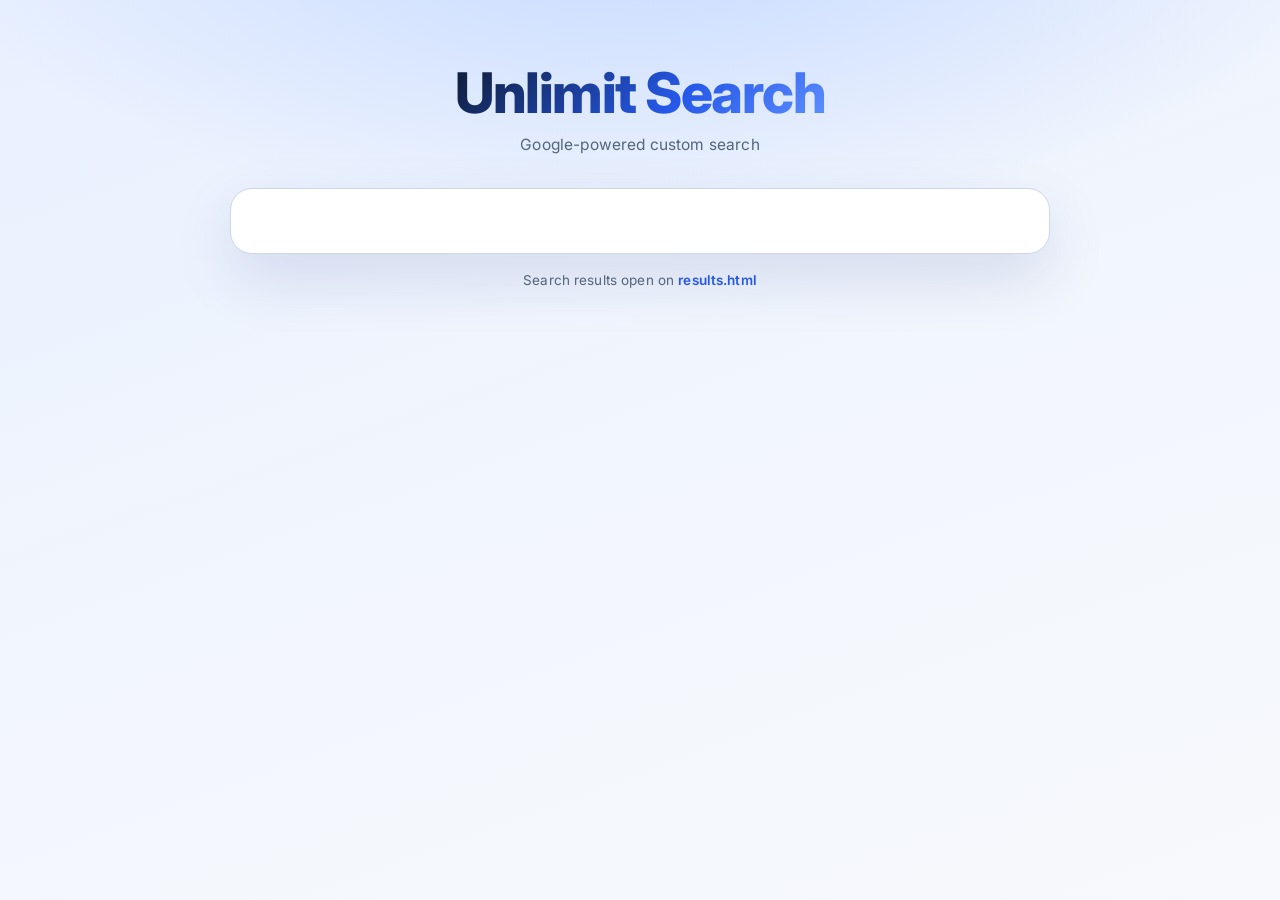
==== index.html @ 3dbb752b "Add initial HTML, CSS, and JavaScript files for Unlimit Search project" ====
<!doctype html>
<html lang="en">
<head>
  <meta charset="UTF-8" />
  <meta name="viewport" content="width=device-width, initial-scale=1.0" />
  <title>Unlimit Search</title>
  <link rel="stylesheet" href="styles.css" />
</head>
<body>
  <main class="container">
    <h1 class="brand">Unlimit Search</h1>
    <p class="tagline">Google-powered custom search</p>

    <section class="search-card" aria-label="Search">
      <script async src="https://cse.google.com/cse.js?cx=005f19c66e75044b5"></script>
      <div
        class="gcse-searchbox-only"
        data-resultsUrl="results.html"
        data-newWindow="false"
      ></div>
    </section>

    <p class="hint">
      Search results open on
      <a href="results.html">results.html</a>
    </p>
  </main>

  <script src="script.js"></script>
</body>
</html>
---- styles.css ----
/* ─── Google Font ────────────────────────────────────────────────────────── */
@import url("https://fonts.googleapis.com/css2?family=Inter:wght@400;500;600;700;800&display=swap");

/* ─── Design Tokens ─────────────────────────────────────────────────────── */
:root {
  --bg:            #f2f6fd;
  --bg-accent:     #ddeaff;
  --text:          #0f1c35;
  --muted:         #54647a;
  --card:          #ffffff;
  --card-hover:    #fafcff;
  --border:        #ccd7eb;
  --border-focus:  #6a9aee;
  --primary:       #2558e8;
  --primary-dark:  #1b44cc;
  --primary-light: #e0eaff;
  --shadow-sm:     0 2px 8px rgba(20, 50, 120, 0.06);
  --shadow-md:     0 10px 36px rgba(20, 50, 120, 0.10);
  --shadow-lg:     0 24px 60px rgba(20, 50, 120, 0.13);
  --radius-sm:     10px;
  --radius-md:     16px;
  --radius-lg:     22px;
  --transition:    0.2s cubic-bezier(0.4, 0, 0.2, 1);
}

/* ─── Reset ─────────────────────────────────────────────────────────────── */
*, *::before, *::after {
  box-sizing: border-box;
  margin: 0;
  padding: 0;
}

/* ─── Base ──────────────────────────────────────────────────────────────── */
html {
  scroll-behavior: smooth;
}

body {
  font-family: "Inter", "Segoe UI", Arial, Helvetica, sans-serif;
  color: var(--text);
  background:
    radial-gradient(ellipse 80% 50% at 50% -10%, #c5d9ff 0%, transparent 70%),
    linear-gradient(160deg, #e8f0ff 0%, var(--bg) 50%, #f7f9fc 100%);
  min-height: 100vh;
  -webkit-font-smoothing: antialiased;
}

/* ─── Layout ────────────────────────────────────────────────────────────── */
.container {
  min-height: 100vh;
  max-width: 1000px;
  margin: 0 auto;
  padding: 64px 24px 40px;
  display: flex;
  flex-direction: column;
  align-items: center;
}

/* ─── Brand ─────────────────────────────────────────────────────────────── */
.brand {
  font-size: clamp(36px, 5.5vw, 56px);
  font-weight: 800;
  line-height: 1.05;
  letter-spacing: -1.5px;
  background: linear-gradient(135deg, #0f1c35 0%, #2558e8 60%, #5e8fff 100%);
  -webkit-background-clip: text;
  -webkit-text-fill-color: transparent;
  background-clip: text;
  user-select: none;
  animation: fadeDown 0.6s var(--transition) both;
}

.brand.small {
  font-size: clamp(22px, 3vw, 30px);
  letter-spacing: -0.5px;
}

/* ─── Tagline ────────────────────────────────────────────────────────────── */
.tagline {
  margin: 12px 0 34px;
  color: var(--muted);
  font-size: 15.5px;
  font-weight: 400;
  letter-spacing: 0.01em;
  animation: fadeDown 0.7s 0.08s var(--transition) both;
}

/* ─── Search Card ────────────────────────────────────────────────────────── */
.search-card {
  width: 100%;
  max-width: 820px;
  background: var(--card);
  border: 1.5px solid var(--border);
  border-radius: var(--radius-lg);
  box-shadow: var(--shadow-lg);
  padding: 32px 36px;
  transition: box-shadow var(--transition), border-color var(--transition);
  animation: fadeUp 0.55s 0.12s var(--transition) both;
}

.search-card:focus-within {
  box-shadow: var(--shadow-lg), 0 0 0 5px rgba(37, 88, 232, 0.09);
  border-color: var(--border-focus);
}

/* ─── Hint ───────────────────────────────────────────────────────────────── */
.hint {
  margin-top: 18px;
  color: var(--muted);
  font-size: 13.5px;
  letter-spacing: 0.01em;
}

.hint a,
.back-link {
  color: var(--primary);
  text-decoration: none;
  font-weight: 600;
  transition: color var(--transition);
}

.hint a:hover,
.back-link:hover {
  color: var(--primary-dark);
  text-decoration: underline;
}

/* ─── Results Page ───────────────────────────────────────────────────────── */
.results-page {
  align-items: stretch;
}

.results-header {
  display: flex;
  align-items: center;
  justify-content: space-between;
  margin-bottom: 16px;
  padding-bottom: 14px;
  border-bottom: 1px solid var(--border);
}

/* ─── Google CSE Overrides ───────────────────────────────────────────────── */
.gsc-control-cse,
.gsc-control-cse-en {
  border: 0 !important;
  background: transparent !important;
  padding: 0 !important;
  font-family: "Inter", "Segoe UI", Arial, Helvetica, sans-serif !important;
}

/* Make the CSE table behave like a flex row */
.gsc-search-box,
.gsc-search-box-tools {
  margin: 0 !important;
  width: 100% !important;
}

table.gsc-search-box {
  width: 100% !important;
  border-collapse: separate !important;
  border-spacing: 0 !important;
}

table.gsc-search-box td {
  padding: 0 !important;
  vertical-align: middle !important;
}

table.gsc-search-box td.gsc-input {
  width: 100% !important;
  padding-right: 10px !important;
}

table.gsc-search-box td.gsc-search-button {
  white-space: nowrap !important;
  width: 1% !important;
}

/* Input wrapper */
.gsc-input-box {
  border: 2px solid var(--border) !important;
  border-radius: 50px !important;
  background: #f7f9fd !important;
  box-shadow: inset 0 2px 4px rgba(20, 50, 120, 0.04) !important;
  transition: border-color var(--transition), box-shadow var(--transition), background var(--transition) !important;
  overflow: hidden !important;
}

.gsc-input-box:focus-within {
  border-color: var(--primary) !important;
  box-shadow:
    inset 0 2px 4px rgba(20, 50, 120, 0.04),
    0 0 0 4px rgba(37, 88, 232, 0.10) !important;
  background: #ffffff !important;
}

/* Actual text input */
input.gsc-input {
  height: 54px !important;
  border: 0 !important;
  background: transparent !important;
  padding: 0 20px 0 20px !important;
  font-size: 16px !important;
  font-family: "Inter", "Segoe UI", Arial, Helvetica, sans-serif !important;
  font-weight: 400 !important;
  color: var(--text) !important;
  box-shadow: none !important;
  letter-spacing: 0.01em !important;
}

input.gsc-input::placeholder {
  color: #b0bcc9 !important;
  font-weight: 400 !important;
}

/* Search button */
.gsc-search-button-v2,
button.gsc-search-button,
input.gsc-search-button {
  display: inline-flex !important;
  align-items: center !important;
  justify-content: center !important;
  gap: 7px !important;
  height: 54px !important;
  min-width: 120px !important;
  padding: 0 28px !important;
  border: 0 !important;
  border-radius: 50px !important;
  background: linear-gradient(135deg, #4178f5 0%, var(--primary) 45%, #1b3fba 100%) !important;
  color: #fff !important;
  font-size: 15px !important;
  font-weight: 600 !important;
  font-family: "Inter", "Segoe UI", Arial, Helvetica, sans-serif !important;
  letter-spacing: 0.02em !important;
  box-shadow:
    0 4px 14px rgba(37, 88, 232, 0.38),
    0 1px 3px rgba(37, 88, 232, 0.25) !important;
  cursor: pointer !important;
  transition:
    background var(--transition),
    box-shadow var(--transition),
    transform var(--transition) !important;
  white-space: nowrap !important;
}

.gsc-search-button-v2:hover,
button.gsc-search-button:hover,
input.gsc-search-button:hover {
  background: linear-gradient(135deg, #3568f0 0%, #1f4ee0 100%) !important;
  box-shadow:
    0 8px 24px rgba(37, 88, 232, 0.46),
    0 2px 6px rgba(37, 88, 232, 0.28) !important;
  transform: translateY(-2px) !important;
}

.gsc-search-button-v2:active,
button.gsc-search-button:active,
input.gsc-search-button:active {
  transform: translateY(0) !important;
  box-shadow: 0 3px 10px rgba(37, 88, 232, 0.32) !important;
}

/* Results list */
.gsc-results-wrapper-overlay,
.gsc-results-wrapper-nooverlay {
  border: 0 !important;
  box-shadow: none !important;
}

.gsc-webResult.gsc-result {
  border: 1.5px solid #dde7f7 !important;
  border-radius: var(--radius-md) !important;
  padding: 18px 20px !important;
  margin: 0 0 14px !important;
  background: var(--card) !important;
  box-shadow: var(--shadow-sm) !important;
  transition: border-color var(--transition), box-shadow var(--transition), transform var(--transition) !important;
}

.gsc-webResult.gsc-result:hover {
  border-color: #b0c6f5 !important;
  box-shadow: var(--shadow-md) !important;
  transform: translateY(-2px) !important;
  background: var(--card-hover) !important;
}

a.gs-title,
a.gs-title b {
  color: #1744c7 !important;
  font-size: 17px !important;
  font-weight: 600 !important;
  text-decoration: none !important;
}

a.gs-title:hover {
  text-decoration: underline !important;
}

.gsc-url-top,
.gs-visibleUrl {
  color: #1a7f41 !important;
  font-size: 12.5px !important;
  font-weight: 500 !important;
  margin: 4px 0 6px !important;
}

.gs-snippet {
  color: var(--muted) !important;
  font-size: 14px !important;
  line-height: 1.6 !important;
}

/* Pagination */
.gsc-results .gsc-cursor-box {
  margin-top: 18px !important;
  text-align: center !important;
}

.gsc-results .gsc-cursor-box .gsc-cursor-page {
  display: inline-block !important;
  border-radius: var(--radius-sm) !important;
  border: 1.5px solid var(--border) !important;
  background: var(--card) !important;
  color: var(--primary) !important;
  font-weight: 600 !important;
  padding: 7px 13px !important;
  margin: 0 4px !important;
  cursor: pointer !important;
  transition: all var(--transition) !important;
  font-size: 14px !important;
}

.gsc-results .gsc-cursor-box .gsc-cursor-page:hover {
  background: var(--primary-light) !important;
  border-color: var(--primary) !important;
}

.gsc-results .gsc-cursor-box .gsc-cursor-current-page {
  background: var(--primary) !important;
  border-color: var(--primary) !important;
  color: #fff !important;
}

/* ─── Animations ─────────────────────────────────────────────────────────── */
@keyframes fadeDown {
  from { opacity: 0; transform: translateY(-14px); }
  to   { opacity: 1; transform: translateY(0); }
}

@keyframes fadeUp {
  from { opacity: 0; transform: translateY(18px); }
  to   { opacity: 1; transform: translateY(0); }
}

/* ─── Responsive ─────────────────────────────────────────────────────────── */
@media (max-width: 640px) {
  .container {
    padding: 32px 14px 28px;
  }

  .search-card {
    border-radius: var(--radius-md);
    padding: 20px 18px;
  }

  /* Stack input on top, button full-width on mobile */
  table.gsc-search-box,
  table.gsc-search-box tbody,
  table.gsc-search-box tr {
    display: flex !important;
    flex-direction: column !important;
    width: 100% !important;
  }

  table.gsc-search-box td.gsc-input {
    width: 100% !important;
    padding-right: 0 !important;
    margin-bottom: 12px !important;
  }

  table.gsc-search-box td.gsc-search-button {
    width: 100% !important;
  }

  .gsc-search-button-v2,
  button.gsc-search-button,
  input.gsc-search-button {
    width: 100% !important;
    min-width: unset !important;
    height: 50px !important;
    font-size: 15px !important;
    border-radius: 50px !important;
  }

  input.gsc-input {
    height: 50px !important;
    font-size: 15px !important;
  }

  .results-header {
    flex-direction: column;
    align-items: flex-start;
    gap: 10px;
  }
}
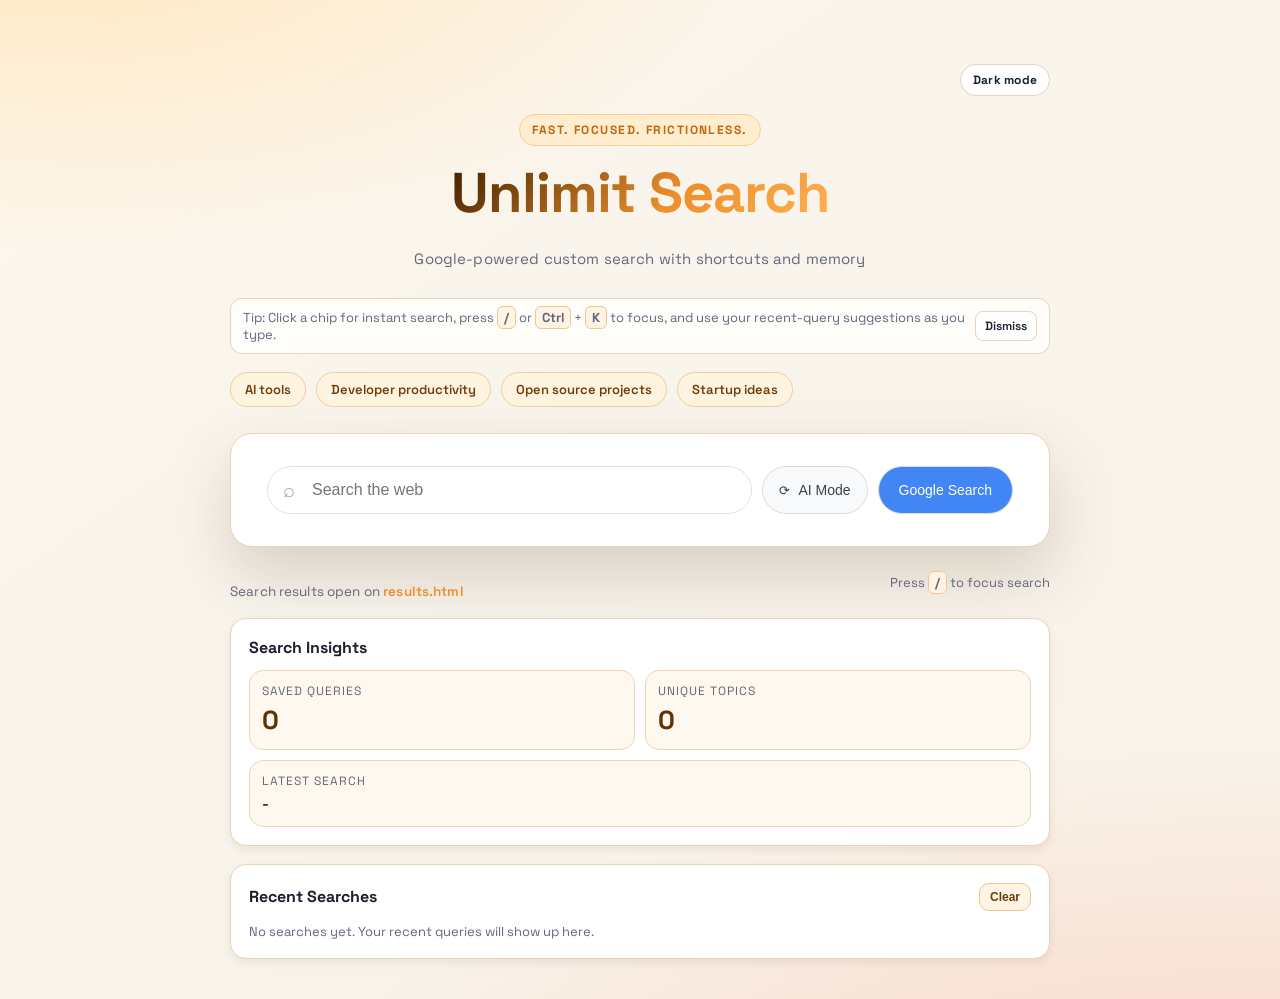
==== commit 32d8cc7a: "feat: implement AI search functionality and enhance UI/UX - Added AI search endpoint in `ai.py` usin" ====
--- a/index.html
+++ b/index.html
@@ -7,23 +7,74 @@
   <link rel="stylesheet" href="styles.css" />
 </head>
 <body>
-  <main class="container">
+  <main class="container home-page">
+    <div class="utility-row">
+      <button id="theme-toggle" class="theme-toggle" type="button" aria-label="Toggle dark mode">
+        Toggle theme
+      </button>
+    </div>
+
+    <p class="eyebrow">Fast. Focused. Frictionless.</p>
     <h1 class="brand">Unlimit Search</h1>
-    <p class="tagline">Google-powered custom search</p>
+    <p class="tagline">Google-powered custom search with shortcuts and memory</p>
+
+    <section id="onboarding-tip" class="onboarding-tip" aria-label="Onboarding">
+      <p>
+        Tip: Click a chip for instant search, press <kbd>/</kbd> or <kbd>Ctrl</kbd> + <kbd>K</kbd> to focus, and use your recent-query suggestions as you type.
+      </p>
+      <button id="dismiss-onboarding" class="dismiss-tip" type="button" aria-label="Dismiss tips">Dismiss</button>
+    </section>
+
+    <section class="quick-actions" aria-label="Quick Searches">
+      <button class="chip" type="button" data-query="AI tools">AI tools</button>
+      <button class="chip" type="button" data-query="Developer productivity">Developer productivity</button>
+      <button class="chip" type="button" data-query="Open source projects">Open source projects</button>
+      <button class="chip" type="button" data-query="Startup ideas">Startup ideas</button>
+    </section>
 
     <section class="search-card" aria-label="Search">
-      <script async src="https://cse.google.com/cse.js?cx=005f19c66e75044b5"></script>
-      <div
-        class="gcse-searchbox-only"
-        data-resultsUrl="results.html"
-        data-newWindow="false"
-      ></div>
+      <form id="home-search-form" class="home-search-form" role="search" aria-label="Website search">
+        <label class="sr-only" for="home-query">Search query</label>
+        <div class="home-input-wrap">
+          <span class="search-icon" aria-hidden="true">⌕</span>
+          <input
+            id="home-query"
+            class="home-search-input"
+            type="search"
+            name="q"
+            placeholder="Search the web"
+            autocomplete="off"
+            spellcheck="false"
+          />
+        </div>
+        <button id="ai-mode-toggle" class="ai-mode-btn" type="button" aria-pressed="false">AI Mode</button>
+        <button class="home-search-btn" type="submit">Google Search</button>
+      </form>
+      <p id="home-ai-state" class="ai-state-text hidden">AI Mode is on. Search will open with an AI answer panel.</p>
     </section>
 
-    <p class="hint">
-      Search results open on
-      <a href="results.html">results.html</a>
-    </p>
+    <div class="meta-row">
+      <p class="hint">
+        Search results open on
+        <a href="results.html">results.html</a>
+      </p>
+      <p class="shortcut-tip">Press <kbd>/</kbd> to focus search</p>
+    </div>
+
+    <section class="panel" aria-label="Search Insights">
+      <div class="panel-header">
+        <h2>Search Insights</h2>
+      </div>
+      <div id="search-stats" class="stats-grid" aria-live="polite"></div>
+    </section>
+
+    <section class="panel" aria-label="Recent Searches">
+      <div class="panel-header">
+        <h2>Recent Searches</h2>
+        <button id="clear-history" class="clear-btn" type="button">Clear</button>
+      </div>
+      <div id="recent-searches" class="recent-list" aria-live="polite"></div>
+    </section>
   </main>
 
   <script src="script.js"></script>
--- a/styles.css
+++ b/styles.css
@@ -1,26 +1,43 @@
 /* ─── Google Font ────────────────────────────────────────────────────────── */
-@import url("https://fonts.googleapis.com/css2?family=Inter:wght@400;500;600;700;800&display=swap");
+@import url("https://fonts.googleapis.com/css2?family=Space+Grotesk:wght@400;500;600;700&display=swap");
 
 /* ─── Design Tokens ─────────────────────────────────────────────────────── */
 :root {
-  --bg:            #f2f6fd;
-  --bg-accent:     #ddeaff;
-  --text:          #0f1c35;
-  --muted:         #54647a;
+  --bg:            #f8f4ec;
+  --bg-accent:     #feeac5;
+  --text:          #1d1f2e;
+  --muted:         #62667d;
   --card:          #ffffff;
-  --card-hover:    #fafcff;
-  --border:        #ccd7eb;
-  --border-focus:  #6a9aee;
-  --primary:       #2558e8;
-  --primary-dark:  #1b44cc;
-  --primary-light: #e0eaff;
-  --shadow-sm:     0 2px 8px rgba(20, 50, 120, 0.06);
-  --shadow-md:     0 10px 36px rgba(20, 50, 120, 0.10);
-  --shadow-lg:     0 24px 60px rgba(20, 50, 120, 0.13);
+  --card-hover:    #fff8ef;
+  --border:        #e8d4b8;
+  --border-focus:  #ec8e2b;
+  --primary:       #ec8e2b;
+  --primary-dark:  #bf6610;
+  --primary-light: #ffedcf;
+  --shadow-sm:     0 4px 10px rgba(70, 45, 18, 0.08);
+  --shadow-md:     0 16px 40px rgba(70, 45, 18, 0.14);
+  --shadow-lg:     0 28px 64px rgba(70, 45, 18, 0.18);
   --radius-sm:     10px;
   --radius-md:     16px;
   --radius-lg:     22px;
   --transition:    0.2s cubic-bezier(0.4, 0, 0.2, 1);
+}
+
+:root[data-theme="dark"] {
+  --bg:            #121218;
+  --bg-accent:     #21212c;
+  --text:          #efe8dc;
+  --muted:         #b7af9f;
+  --card:          #1a1a22;
+  --card-hover:    #232330;
+  --border:        #3a3342;
+  --border-focus:  #ffb057;
+  --primary:       #f6a13f;
+  --primary-dark:  #ffcb8b;
+  --primary-light: #2e2418;
+  --shadow-sm:     0 4px 12px rgba(0, 0, 0, 0.35);
+  --shadow-md:     0 16px 40px rgba(0, 0, 0, 0.42);
+  --shadow-lg:     0 24px 60px rgba(0, 0, 0, 0.5);
 }
 
 /* ─── Reset ─────────────────────────────────────────────────────────────── */
@@ -36,11 +53,12 @@
 }
 
 body {
-  font-family: "Inter", "Segoe UI", Arial, Helvetica, sans-serif;
+  font-family: "Space Grotesk", "Segoe UI", Arial, Helvetica, sans-serif;
   color: var(--text);
   background:
-    radial-gradient(ellipse 80% 50% at 50% -10%, #c5d9ff 0%, transparent 70%),
-    linear-gradient(160deg, #e8f0ff 0%, var(--bg) 50%, #f7f9fc 100%);
+    radial-gradient(ellipse 80% 50% at 5% -10%, #ffe6bd 0%, transparent 70%),
+    radial-gradient(ellipse 100% 60% at 95% 120%, #f9d3c4 0%, transparent 75%),
+    linear-gradient(145deg, #fff7eb 0%, var(--bg) 45%, #f9f2e8 100%);
   min-height: 100vh;
   -webkit-font-smoothing: antialiased;
 }
@@ -54,15 +72,58 @@
   display: flex;
   flex-direction: column;
   align-items: center;
+  gap: 18px;
+}
+
+.utility-row {
+  width: min(820px, 100%);
+  display: flex;
+  justify-content: flex-end;
+}
+
+.theme-toggle {
+  border: 1px solid var(--border);
+  background: var(--card);
+  color: var(--text);
+  border-radius: 999px;
+  padding: 7px 12px;
+  font-family: inherit;
+  font-size: 12px;
+  font-weight: 700;
+  letter-spacing: 0.02em;
+  cursor: pointer;
+  transition: all var(--transition);
+}
+
+.theme-toggle:hover {
+  border-color: var(--primary);
+  color: var(--primary);
+}
+
+.home-page {
+  justify-content: center;
+}
+
+.eyebrow {
+  font-size: 12px;
+  letter-spacing: 0.12em;
+  text-transform: uppercase;
+  color: var(--primary-dark);
+  font-weight: 700;
+  background: var(--primary-light);
+  border: 1px solid #f5d09a;
+  border-radius: 999px;
+  padding: 7px 12px;
+  animation: fadeDown 0.45s var(--transition) both;
 }
 
 /* ─── Brand ─────────────────────────────────────────────────────────────── */
 .brand {
   font-size: clamp(36px, 5.5vw, 56px);
-  font-weight: 800;
+  font-weight: 700;
   line-height: 1.05;
-  letter-spacing: -1.5px;
-  background: linear-gradient(135deg, #0f1c35 0%, #2558e8 60%, #5e8fff 100%);
+  letter-spacing: -1px;
+  background: linear-gradient(135deg, #3f2000 0%, #ec8e2b 58%, #ffb154 100%);
   -webkit-background-clip: text;
   -webkit-text-fill-color: transparent;
   background-clip: text;
@@ -77,12 +138,81 @@
 
 /* ─── Tagline ────────────────────────────────────────────────────────────── */
 .tagline {
-  margin: 12px 0 34px;
+  margin: 8px 0 12px;
   color: var(--muted);
-  font-size: 15.5px;
+  font-size: 15px;
   font-weight: 400;
   letter-spacing: 0.01em;
   animation: fadeDown 0.7s 0.08s var(--transition) both;
+}
+
+.onboarding-tip {
+  width: min(820px, 100%);
+  display: flex;
+  align-items: center;
+  justify-content: space-between;
+  gap: 10px;
+  border: 1px solid var(--border);
+  border-radius: 12px;
+  background: color-mix(in srgb, var(--card) 88%, var(--primary-light));
+  padding: 10px 12px;
+  color: var(--muted);
+  font-size: 13px;
+}
+
+.dismiss-tip {
+  border: 1px solid var(--border);
+  background: var(--card);
+  color: var(--text);
+  border-radius: 8px;
+  padding: 6px 9px;
+  font-family: inherit;
+  font-size: 12px;
+  font-weight: 600;
+  cursor: pointer;
+}
+
+.dismiss-tip:hover {
+  border-color: var(--primary);
+  color: var(--primary);
+}
+
+.quick-actions {
+  width: min(820px, 100%);
+  display: flex;
+  gap: 10px;
+  flex-wrap: wrap;
+  margin-bottom: 8px;
+}
+
+.chip {
+  appearance: none;
+  border: 1px solid #efcd9f;
+  background: #fff4e0;
+  color: #6f3d08;
+  border-radius: 999px;
+  padding: 8px 14px;
+  font-family: inherit;
+  font-size: 13px;
+  font-weight: 600;
+  cursor: pointer;
+  transition: transform var(--transition), box-shadow var(--transition), background var(--transition);
+}
+
+.chip:hover {
+  transform: translateY(-1px);
+  background: #ffe8c8;
+  box-shadow: 0 8px 14px rgba(141, 86, 23, 0.15);
+}
+
+:root[data-theme="dark"] .chip {
+  border-color: #4f455a;
+  background: #292532;
+  color: #ffd4a3;
+}
+
+:root[data-theme="dark"] .chip:hover {
+  background: #322d3d;
 }
 
 /* ─── Search Card ────────────────────────────────────────────────────────── */
@@ -98,8 +228,176 @@
   animation: fadeUp 0.55s 0.12s var(--transition) both;
 }
 
+.home-search-form {
+  display: grid;
+  grid-template-columns: 1fr auto auto;
+  align-items: center;
+  gap: 10px;
+}
+
+.home-input-wrap {
+  position: relative;
+}
+
+.search-icon {
+  position: absolute;
+  left: 16px;
+  top: 50%;
+  transform: translateY(-50%);
+  color: #9aa0a6;
+  font-size: 20px;
+  pointer-events: none;
+}
+
+.home-search-input {
+  width: 100%;
+  height: 48px;
+  border: 1px solid #dfe1e5;
+  border-radius: 24px;
+  background: #ffffff;
+  color: #202124;
+  font-family: Arial, sans-serif;
+  font-size: 16px;
+  padding: 0 16px 0 44px;
+  outline: 0;
+}
+
+.home-search-input:focus {
+  box-shadow: 0 1px 6px rgba(32, 33, 36, 0.28);
+  border-color: #dfe1e5;
+}
+
+.home-search-btn {
+  height: 48px;
+  border: 1px solid #dadce0;
+  border-radius: 24px;
+  background: #4285f4;
+  color: #fff;
+  font-family: Arial, sans-serif;
+  font-size: 14px;
+  font-weight: 500;
+  padding: 0 20px;
+  cursor: pointer;
+  white-space: nowrap;
+}
+
+.ai-mode-btn {
+  height: 48px;
+  border: 1px solid #dadce0;
+  border-radius: 24px;
+  background: #f8f9fa;
+  color: #3c4043;
+  font-family: Arial, sans-serif;
+  font-size: 14px;
+  font-weight: 500;
+  padding: 0 16px;
+  cursor: pointer;
+  white-space: nowrap;
+}
+
+.ai-mode-btn::before {
+  content: "⟳";
+  margin-right: 8px;
+  font-size: 13px;
+}
+
+.ai-mode-btn:hover {
+  border-color: #c6c8cc;
+  background: #f1f3f4;
+}
+
+.ai-mode-btn.active {
+  border-color: #8ab4f8;
+  background: #e8f0fe;
+  color: #174ea6;
+}
+
+.ai-state-text {
+  margin-top: 10px;
+  font-size: 13px;
+  color: var(--muted);
+}
+
+.home-search-btn:hover {
+  background: #357ae8;
+  border-color: #2f5bb7;
+}
+
+.home-search-btn:active {
+  background: #2f6fda;
+  box-shadow: inset 0 1px 2px rgba(0, 0, 0, 0.16);
+}
+
+.sr-only {
+  position: absolute;
+  width: 1px;
+  height: 1px;
+  padding: 0;
+  margin: -1px;
+  overflow: hidden;
+  clip: rect(0, 0, 0, 0);
+  border: 0;
+}
+
+:root[data-theme="dark"] .home-search-input {
+  background: #202124;
+  color: #e8eaed;
+  border-color: #5f6368;
+}
+
+:root[data-theme="dark"] .home-search-input:focus {
+  box-shadow: 0 1px 6px rgba(0, 0, 0, 0.6);
+  border-color: #5f6368;
+}
+
+:root[data-theme="dark"] .search-icon {
+  color: #bdc1c6;
+}
+
+:root[data-theme="dark"] .home-search-btn {
+  border-color: #5f6368;
+}
+
+:root[data-theme="dark"] .ai-mode-btn {
+  border-color: #5f6368;
+  background: #303134;
+  color: #e8eaed;
+}
+
+:root[data-theme="dark"] .ai-mode-btn:hover {
+  background: #3c4043;
+}
+
+:root[data-theme="dark"] .ai-mode-btn.active {
+  border-color: #8ab4f8;
+  background: #263445;
+  color: #8ab4f8;
+}
+
+.meta-row {
+  width: min(820px, 100%);
+  display: flex;
+  align-items: center;
+  justify-content: space-between;
+  gap: 8px;
+}
+
+.shortcut-tip {
+  font-size: 13px;
+  color: var(--muted);
+}
+
+kbd {
+  border: 1px solid #ebc893;
+  background: #fff4e3;
+  border-radius: 6px;
+  padding: 2px 6px;
+  font-family: inherit;
+  font-weight: 700;
+}
+
 .search-card:focus-within {
-  box-shadow: var(--shadow-lg), 0 0 0 5px rgba(37, 88, 232, 0.09);
+  box-shadow: var(--shadow-lg), 0 0 0 5px color-mix(in srgb, var(--primary) 22%, transparent);
   border-color: var(--border-focus);
 }
 
@@ -128,6 +426,206 @@
 /* ─── Results Page ───────────────────────────────────────────────────────── */
 .results-page {
   align-items: stretch;
+}
+
+.results-context {
+  margin-top: 8px;
+}
+
+.context-label {
+  font-size: 12px;
+  text-transform: uppercase;
+  letter-spacing: 0.09em;
+  color: var(--muted);
+}
+
+.results-query {
+  margin-top: 6px;
+  font-size: clamp(22px, 3vw, 28px);
+  letter-spacing: -0.02em;
+  color: #6d3907;
+}
+
+.panel {
+  width: 100%;
+  max-width: 820px;
+  background: var(--card);
+  border: 1.5px solid var(--border);
+  border-radius: var(--radius-md);
+  box-shadow: var(--shadow-sm);
+  padding: 18px;
+}
+
+.panel-header {
+  display: flex;
+  justify-content: space-between;
+  align-items: center;
+  margin-bottom: 12px;
+}
+
+.panel-header h2 {
+  font-size: 16px;
+  font-weight: 700;
+}
+
+.clear-btn {
+  border: 1px solid #f0c58b;
+  background: #fff4e3;
+  color: #6f3d08;
+  border-radius: 10px;
+  padding: 6px 10px;
+  font-size: 12px;
+  font-weight: 700;
+  cursor: pointer;
+}
+
+.clear-btn:hover {
+  background: #ffe7c8;
+}
+
+.recent-list {
+  display: flex;
+  flex-wrap: wrap;
+  gap: 10px;
+}
+
+.recent-item {
+  text-decoration: none;
+  border: 1px solid #eed5b3;
+  border-radius: 999px;
+  padding: 8px 13px;
+  font-size: 13px;
+  color: #633405;
+  background: #fffaf2;
+  transition: all var(--transition);
+}
+
+.recent-item:hover {
+  border-color: #e4b97d;
+  background: #fff0dc;
+}
+
+.search-suggestions {
+  position: absolute;
+  z-index: 40;
+  border: 1px solid #dadce0;
+  border-radius: 16px;
+  background: #ffffff;
+  box-shadow: 0 8px 24px rgba(32, 33, 36, 0.18);
+  padding: 8px;
+}
+
+.suggestion-item {
+  width: 100%;
+  text-align: left;
+  border: 0;
+  background: transparent;
+  color: var(--text);
+  border-radius: 8px;
+  font-family: inherit;
+  font-size: 13px;
+  padding: 9px 10px;
+  cursor: pointer;
+}
+
+.suggestion-item:hover {
+  background: #f1f3f4;
+}
+
+:root[data-theme="dark"] .search-suggestions {
+  border-color: #5f6368;
+  background: #202124;
+  box-shadow: 0 10px 24px rgba(0, 0, 0, 0.5);
+}
+
+:root[data-theme="dark"] .suggestion-item {
+  color: #e8eaed;
+}
+
+:root[data-theme="dark"] .suggestion-item:hover {
+  background: #2a2b2f;
+}
+
+.hidden {
+  display: none !important;
+}
+
+.empty-state {
+  font-size: 13px;
+  color: var(--muted);
+}
+
+.stats-grid {
+  display: grid;
+  grid-template-columns: repeat(2, minmax(0, 1fr));
+  gap: 10px;
+}
+
+.stat-card {
+  border: 1px solid #edd7b8;
+  border-radius: 14px;
+  padding: 12px;
+  background: #fff8ef;
+}
+
+.stat-card-wide {
+  grid-column: 1 / -1;
+}
+
+.stat-label {
+  font-size: 12px;
+  text-transform: uppercase;
+  letter-spacing: 0.08em;
+  color: var(--muted);
+}
+
+.stat-value {
+  margin-top: 4px;
+  font-size: 26px;
+  font-weight: 700;
+  color: #5f3104;
+}
+
+.stat-text {
+  font-size: 16px;
+}
+
+.ai-answer-content {
+  margin-top: 8px;
+  font-size: 16px;
+  line-height: 1.75;
+  color: var(--text);
+  white-space: pre-wrap;
+}
+
+.ai-answer-content p {
+  margin: 0 0 12px;
+}
+
+.ai-answer-content ul {
+  margin: 0 0 12px;
+  padding-left: 22px;
+}
+
+.ai-answer-content li {
+  margin: 0 0 8px;
+}
+
+.ai-answer-content strong {
+  color: var(--primary-dark);
+  font-weight: 700;
+}
+
+.ai-answer-content code {
+  border: 1px solid var(--border);
+  border-radius: 6px;
+  padding: 1px 6px;
+  background: color-mix(in srgb, var(--card) 85%, var(--primary-light));
+  font-size: 0.92em;
+}
+
+:root[data-theme="dark"] .ai-answer-content strong {
+  color: #ffd2a1;
 }
 
 .results-header {
@@ -145,7 +643,7 @@
   border: 0 !important;
   background: transparent !important;
   padding: 0 !important;
-  font-family: "Inter", "Segoe UI", Arial, Helvetica, sans-serif !important;
+  font-family: "Space Grotesk", "Segoe UI", Arial, Helvetica, sans-serif !important;
 }
 
 /* Make the CSE table behave like a flex row */
@@ -178,34 +676,32 @@
 
 /* Input wrapper */
 .gsc-input-box {
-  border: 2px solid var(--border) !important;
+  border: 1px solid #dfe1e5 !important;
   border-radius: 50px !important;
-  background: #f7f9fd !important;
-  box-shadow: inset 0 2px 4px rgba(20, 50, 120, 0.04) !important;
+  background: #ffffff !important;
+  box-shadow: none !important;
   transition: border-color var(--transition), box-shadow var(--transition), background var(--transition) !important;
   overflow: hidden !important;
 }
 
 .gsc-input-box:focus-within {
-  border-color: var(--primary) !important;
-  box-shadow:
-    inset 0 2px 4px rgba(20, 50, 120, 0.04),
-    0 0 0 4px rgba(37, 88, 232, 0.10) !important;
+  border-color: #dfe1e5 !important;
+  box-shadow: 0 1px 6px rgba(32, 33, 36, 0.28) !important;
   background: #ffffff !important;
 }
 
 /* Actual text input */
 input.gsc-input {
-  height: 54px !important;
+  height: 46px !important;
   border: 0 !important;
   background: transparent !important;
-  padding: 0 20px 0 20px !important;
+  padding: 0 18px 0 18px !important;
   font-size: 16px !important;
-  font-family: "Inter", "Segoe UI", Arial, Helvetica, sans-serif !important;
+  font-family: Arial, sans-serif !important;
   font-weight: 400 !important;
-  color: var(--text) !important;
+  color: #202124 !important;
   box-shadow: none !important;
-  letter-spacing: 0.01em !important;
+  letter-spacing: 0 !important;
 }
 
 input.gsc-input::placeholder {
@@ -221,20 +717,18 @@
   align-items: center !important;
   justify-content: center !important;
   gap: 7px !important;
-  height: 54px !important;
-  min-width: 120px !important;
-  padding: 0 28px !important;
-  border: 0 !important;
-  border-radius: 50px !important;
-  background: linear-gradient(135deg, #4178f5 0%, var(--primary) 45%, #1b3fba 100%) !important;
+  height: 46px !important;
+  min-width: 96px !important;
+  padding: 0 20px !important;
+  border: 1px solid #dadce0 !important;
+  border-radius: 24px !important;
+  background: #4285f4 !important;
   color: #fff !important;
-  font-size: 15px !important;
-  font-weight: 600 !important;
-  font-family: "Inter", "Segoe UI", Arial, Helvetica, sans-serif !important;
-  letter-spacing: 0.02em !important;
-  box-shadow:
-    0 4px 14px rgba(37, 88, 232, 0.38),
-    0 1px 3px rgba(37, 88, 232, 0.25) !important;
+  font-size: 14px !important;
+  font-weight: 500 !important;
+  font-family: Arial, sans-serif !important;
+  letter-spacing: 0 !important;
+  box-shadow: none !important;
   cursor: pointer !important;
   transition:
     background var(--transition),
@@ -246,18 +740,37 @@
 .gsc-search-button-v2:hover,
 button.gsc-search-button:hover,
 input.gsc-search-button:hover {
-  background: linear-gradient(135deg, #3568f0 0%, #1f4ee0 100%) !important;
-  box-shadow:
-    0 8px 24px rgba(37, 88, 232, 0.46),
-    0 2px 6px rgba(37, 88, 232, 0.28) !important;
-  transform: translateY(-2px) !important;
+  background: #357ae8 !important;
+  border-color: #2f5bb7 !important;
+  box-shadow: none !important;
+  transform: none !important;
 }
 
 .gsc-search-button-v2:active,
 button.gsc-search-button:active,
 input.gsc-search-button:active {
-  transform: translateY(0) !important;
-  box-shadow: 0 3px 10px rgba(37, 88, 232, 0.32) !important;
+  background: #2f6fda !important;
+  box-shadow: inset 0 1px 2px rgba(0, 0, 0, 0.16) !important;
+}
+
+:root[data-theme="dark"] .gsc-input-box {
+  border-color: #5f6368 !important;
+  background: #202124 !important;
+}
+
+:root[data-theme="dark"] .gsc-input-box:focus-within {
+  border-color: #5f6368 !important;
+  box-shadow: 0 1px 6px rgba(0, 0, 0, 0.6) !important;
+}
+
+:root[data-theme="dark"] input.gsc-input {
+  color: #e8eaed !important;
+}
+
+:root[data-theme="dark"] .gsc-search-button-v2,
+:root[data-theme="dark"] button.gsc-search-button,
+:root[data-theme="dark"] input.gsc-search-button {
+  border-color: #5f6368 !important;
 }
 
 /* Results list */
@@ -268,7 +781,7 @@
 }
 
 .gsc-webResult.gsc-result {
-  border: 1.5px solid #dde7f7 !important;
+  border: 1.5px solid var(--border) !important;
   border-radius: var(--radius-md) !important;
   padding: 18px 20px !important;
   margin: 0 0 14px !important;
@@ -278,7 +791,7 @@
 }
 
 .gsc-webResult.gsc-result:hover {
-  border-color: #b0c6f5 !important;
+  border-color: var(--primary) !important;
   box-shadow: var(--shadow-md) !important;
   transform: translateY(-2px) !important;
   background: var(--card-hover) !important;
@@ -286,7 +799,7 @@
 
 a.gs-title,
 a.gs-title b {
-  color: #1744c7 !important;
+  color: #a85200 !important;
   font-size: 17px !important;
   font-weight: 600 !important;
   text-decoration: none !important;
@@ -298,10 +811,20 @@
 
 .gsc-url-top,
 .gs-visibleUrl {
-  color: #1a7f41 !important;
+  color: #9b6206 !important;
   font-size: 12.5px !important;
   font-weight: 500 !important;
   margin: 4px 0 6px !important;
+}
+
+:root[data-theme="dark"] .gsc-url-top,
+:root[data-theme="dark"] .gs-visibleUrl {
+  color: #f4c183 !important;
+}
+
+:root[data-theme="dark"] a.gs-title,
+:root[data-theme="dark"] a.gs-title b {
+  color: #ffcb8c !important;
 }
 
 .gs-snippet {
@@ -363,6 +886,42 @@
     padding: 20px 18px;
   }
 
+  .home-search-form {
+    grid-template-columns: 1fr;
+  }
+
+  .ai-mode-btn,
+  .home-search-btn {
+    width: 100%;
+    height: 44px;
+    border-radius: 24px;
+  }
+
+  .home-search-input {
+    height: 44px;
+  }
+
+  .quick-actions,
+  .meta-row,
+  .panel,
+  .onboarding-tip {
+    width: 100%;
+  }
+
+  .onboarding-tip {
+    flex-direction: column;
+    align-items: flex-start;
+  }
+
+  .meta-row {
+    align-items: flex-start;
+    flex-direction: column;
+  }
+
+  .stats-grid {
+    grid-template-columns: 1fr;
+  }
+
   /* Stack input on top, button full-width on mobile */
   table.gsc-search-box,
   table.gsc-search-box tbody,
@@ -387,13 +946,13 @@
   input.gsc-search-button {
     width: 100% !important;
     min-width: unset !important;
-    height: 50px !important;
-    font-size: 15px !important;
-    border-radius: 50px !important;
+    height: 44px !important;
+    font-size: 14px !important;
+    border-radius: 24px !important;
   }
 
   input.gsc-input {
-    height: 50px !important;
+    height: 44px !important;
     font-size: 15px !important;
   }
 
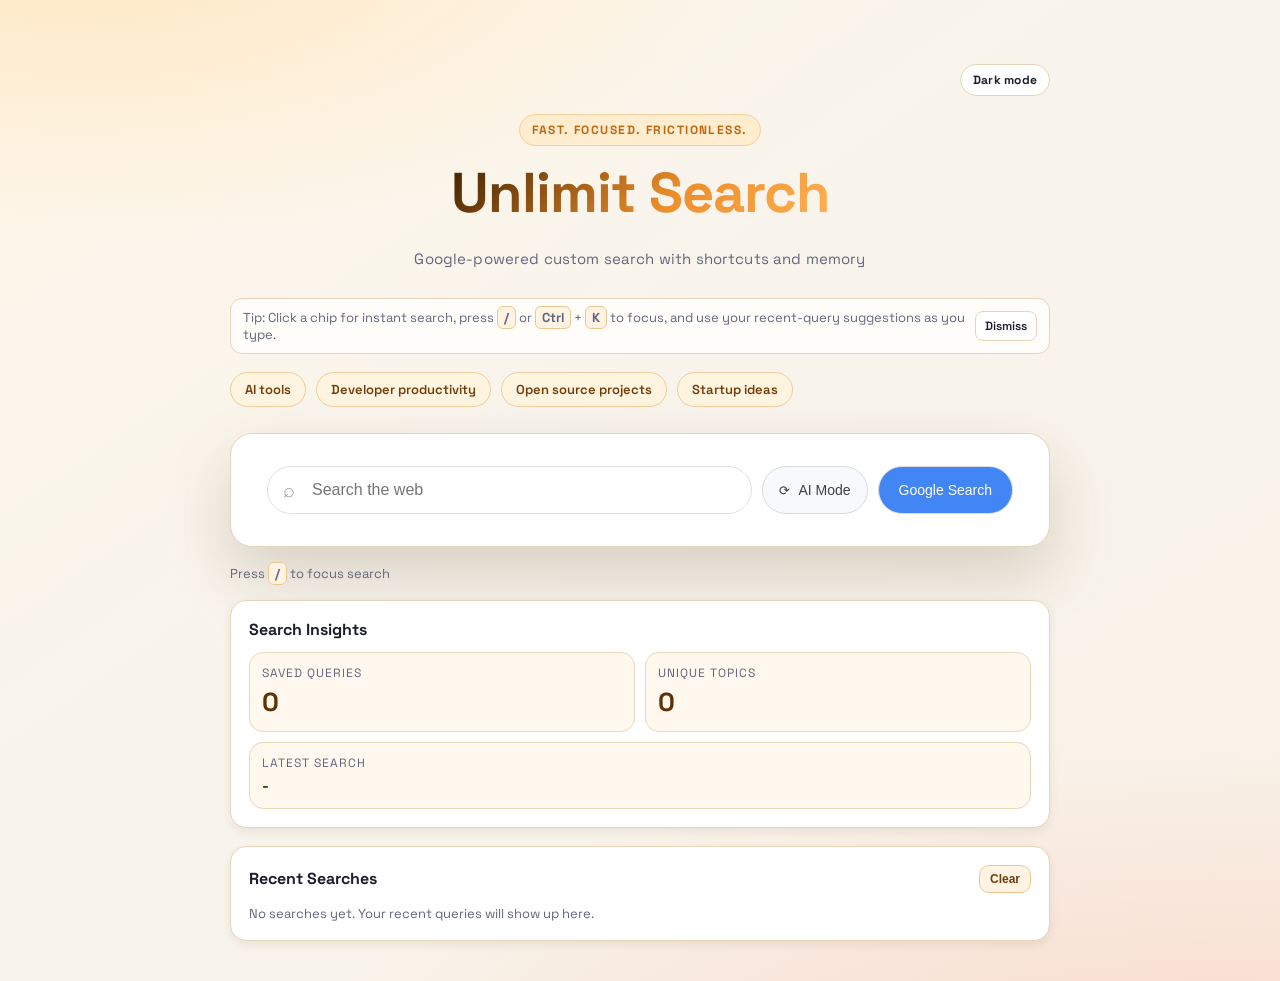
==== commit 34995c0f: "feat: enhance results tab UI and add transition effects" ====
--- a/index.html
+++ b/index.html
@@ -54,10 +54,6 @@
     </section>
 
     <div class="meta-row">
-      <p class="hint">
-        Search results open on
-        <a href="results.html">results.html</a>
-      </p>
       <p class="shortcut-tip">Press <kbd>/</kbd> to focus search</p>
     </div>
 
--- a/styles.css
+++ b/styles.css
@@ -773,6 +773,85 @@
   border-color: #5f6368 !important;
 }
 
+/* Results tabs */
+.gsc-tabsArea {
+  border-bottom: 1px solid var(--border) !important;
+  margin-bottom: 10px !important;
+  padding-bottom: 2px !important;
+}
+
+.gsc-tabHeader {
+  position: relative !important;
+  border: 0 !important;
+  background: transparent !important;
+  color: var(--muted) !important;
+  font-family: "Space Grotesk", "Segoe UI", Arial, Helvetica, sans-serif !important;
+  font-size: 20px !important;
+  font-weight: 600 !important;
+  line-height: 1.2 !important;
+  padding: 12px 8px 10px !important;
+  margin-right: 20px !important;
+  transition: color 180ms ease, transform 180ms ease, opacity 180ms ease !important;
+}
+
+.gsc-tabHeader::after {
+  content: "";
+  position: absolute;
+  left: 6px;
+  right: 6px;
+  bottom: -2px;
+  height: 3px;
+  border-radius: 999px;
+  background: var(--primary);
+  transform: scaleX(0);
+  transform-origin: center;
+  transition: transform 220ms ease;
+}
+
+.gsc-tabHeader:hover {
+  color: var(--text) !important;
+}
+
+.gsc-tabHeader.gsc-tabhActive,
+.gsc-tabHeader.gsc-tabhActive:hover {
+  color: var(--primary) !important;
+  transform: translateY(-1px) !important;
+}
+
+.gsc-tabHeader.gsc-tabhActive::after {
+  transform: scaleX(1);
+}
+
+.gsc-tabHeader.gsc-tabhInactive {
+  opacity: 0.85;
+}
+
+.gsc-orderby-container,
+.gsc-orderby-label {
+  color: var(--muted) !important;
+  transition: color 180ms ease !important;
+}
+
+.gsc-results-wrapper-overlay,
+.gsc-results-wrapper-nooverlay {
+  transition: opacity 220ms ease, transform 220ms ease !important;
+}
+
+.gsc-results-wrapper-overlay.tab-switching,
+.gsc-results-wrapper-nooverlay.tab-switching {
+  opacity: 0;
+  transform: translateY(8px);
+}
+
+:root[data-theme="dark"] .gsc-tabHeader:hover {
+  color: #e8eaed !important;
+}
+
+:root[data-theme="dark"] .gsc-tabHeader.gsc-tabhActive,
+:root[data-theme="dark"] .gsc-tabHeader.gsc-tabhActive:hover {
+  color: #ffcb8c !important;
+}
+
 /* Results list */
 .gsc-results-wrapper-overlay,
 .gsc-results-wrapper-nooverlay {
@@ -951,6 +1030,12 @@
     border-radius: 24px !important;
   }
 
+  .gsc-tabHeader {
+    font-size: 16px !important;
+    margin-right: 14px !important;
+    padding: 10px 6px 9px !important;
+  }
+
   input.gsc-input {
     height: 44px !important;
     font-size: 15px !important;
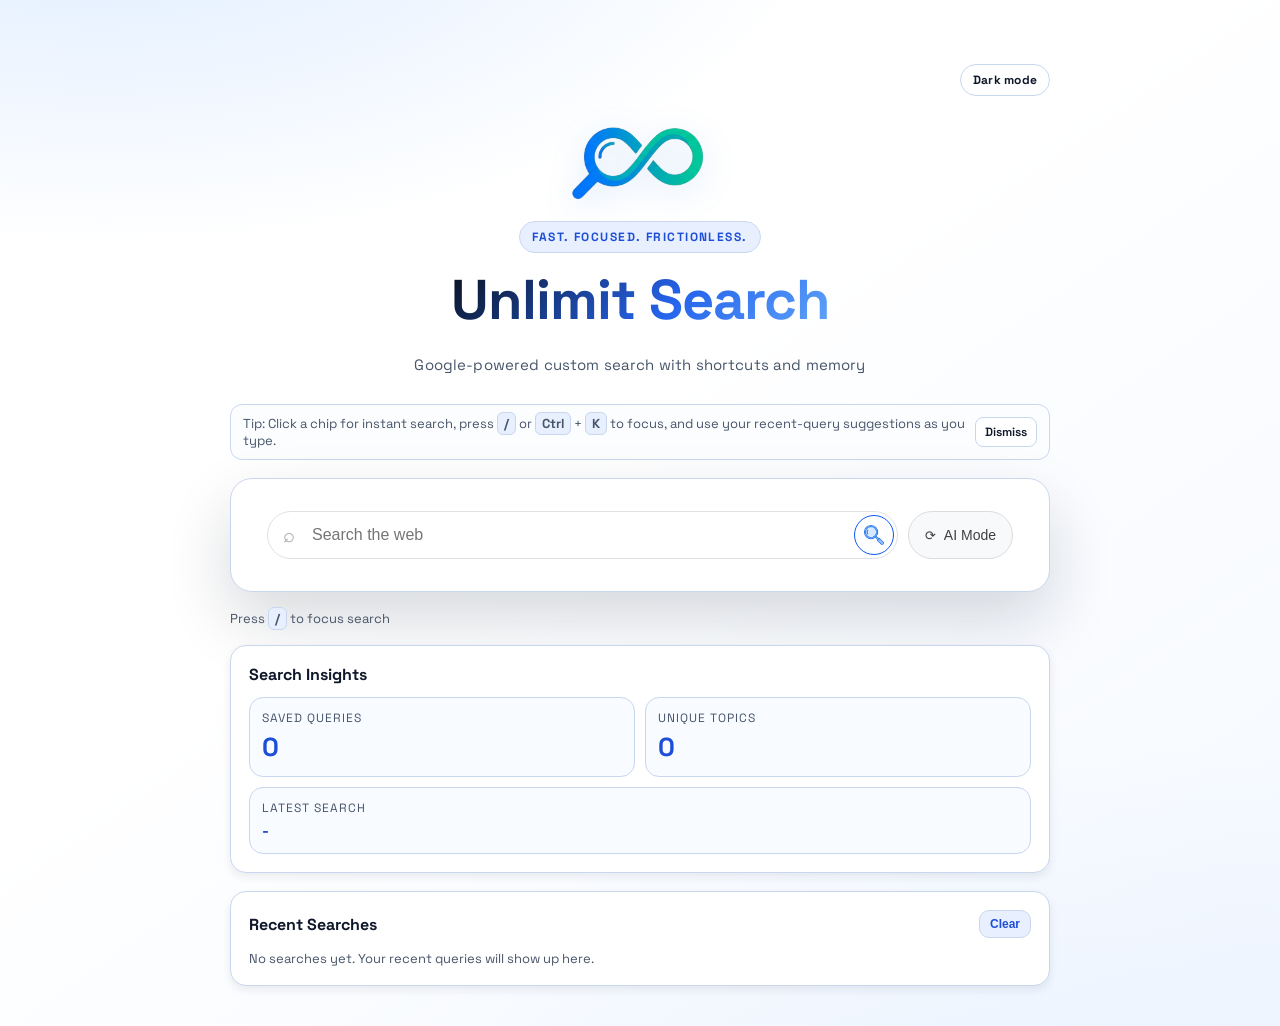
==== commit d0f5dfb6: "chore: clean up empty code change sections in the changes log" ====
--- a/index.html
+++ b/index.html
@@ -4,6 +4,7 @@
   <meta charset="UTF-8" />
   <meta name="viewport" content="width=device-width, initial-scale=1.0" />
   <title>Unlimit Search</title>
+  <link rel="icon" type="image/png" href="Logo.png" />
   <link rel="stylesheet" href="styles.css" />
 </head>
 <body>
@@ -14,6 +15,7 @@
       </button>
     </div>
 
+    <img class="site-logo" src="Logo.png" alt="Unlimit Search logo" />
     <p class="eyebrow">Fast. Focused. Frictionless.</p>
     <h1 class="brand">Unlimit Search</h1>
     <p class="tagline">Google-powered custom search with shortcuts and memory</p>
@@ -23,13 +25,6 @@
         Tip: Click a chip for instant search, press <kbd>/</kbd> or <kbd>Ctrl</kbd> + <kbd>K</kbd> to focus, and use your recent-query suggestions as you type.
       </p>
       <button id="dismiss-onboarding" class="dismiss-tip" type="button" aria-label="Dismiss tips">Dismiss</button>
-    </section>
-
-    <section class="quick-actions" aria-label="Quick Searches">
-      <button class="chip" type="button" data-query="AI tools">AI tools</button>
-      <button class="chip" type="button" data-query="Developer productivity">Developer productivity</button>
-      <button class="chip" type="button" data-query="Open source projects">Open source projects</button>
-      <button class="chip" type="button" data-query="Startup ideas">Startup ideas</button>
     </section>
 
     <section class="search-card" aria-label="Search">
@@ -46,9 +41,11 @@
             autocomplete="off"
             spellcheck="false"
           />
+          <button class="home-search-btn icon-only" type="submit" aria-label="Search">
+            <img class="btn-search-icon-img" src="Search.png" alt="" aria-hidden="true" />
+          </button>
         </div>
         <button id="ai-mode-toggle" class="ai-mode-btn" type="button" aria-pressed="false">AI Mode</button>
-        <button class="home-search-btn" type="submit">Google Search</button>
       </form>
       <p id="home-ai-state" class="ai-state-text hidden">AI Mode is on. Search will open with an AI answer panel.</p>
     </section>
--- a/styles.css
+++ b/styles.css
@@ -3,20 +3,20 @@
 
 /* ─── Design Tokens ─────────────────────────────────────────────────────── */
 :root {
-  --bg:            #f8f4ec;
-  --bg-accent:     #feeac5;
-  --text:          #1d1f2e;
-  --muted:         #62667d;
+  --bg:            #ffffff;
+  --bg-accent:     #eef5ff;
+  --text:          #0f172a;
+  --muted:         #475569;
   --card:          #ffffff;
-  --card-hover:    #fff8ef;
-  --border:        #e8d4b8;
-  --border-focus:  #ec8e2b;
-  --primary:       #ec8e2b;
-  --primary-dark:  #bf6610;
-  --primary-light: #ffedcf;
-  --shadow-sm:     0 4px 10px rgba(70, 45, 18, 0.08);
-  --shadow-md:     0 16px 40px rgba(70, 45, 18, 0.14);
-  --shadow-lg:     0 28px 64px rgba(70, 45, 18, 0.18);
+  --card-hover:    #f5f9ff;
+  --border:        #c9d7ee;
+  --border-focus:  #4a83ff;
+  --primary:       #2563eb;
+  --primary-dark:  #1d4ed8;
+  --primary-light: #e8f0ff;
+  --shadow-sm:     0 4px 10px rgba(15, 23, 42, 0.08);
+  --shadow-md:     0 16px 40px rgba(15, 23, 42, 0.14);
+  --shadow-lg:     0 28px 64px rgba(15, 23, 42, 0.16);
   --radius-sm:     10px;
   --radius-md:     16px;
   --radius-lg:     22px;
@@ -24,20 +24,20 @@
 }
 
 :root[data-theme="dark"] {
-  --bg:            #121218;
-  --bg-accent:     #21212c;
-  --text:          #efe8dc;
-  --muted:         #b7af9f;
-  --card:          #1a1a22;
-  --card-hover:    #232330;
-  --border:        #3a3342;
-  --border-focus:  #ffb057;
-  --primary:       #f6a13f;
-  --primary-dark:  #ffcb8b;
-  --primary-light: #2e2418;
-  --shadow-sm:     0 4px 12px rgba(0, 0, 0, 0.35);
-  --shadow-md:     0 16px 40px rgba(0, 0, 0, 0.42);
-  --shadow-lg:     0 24px 60px rgba(0, 0, 0, 0.5);
+  --bg:            #071426;
+  --bg-accent:     #0d2345;
+  --text:          #ffffff;
+  --muted:         #c8d8f4;
+  --card:          #0f213f;
+  --card-hover:    #17305a;
+  --border:        #365582;
+  --border-focus:  #8fc0ff;
+  --primary:       #7db5ff;
+  --primary-dark:  #cfe3ff;
+  --primary-light: #102a4d;
+  --shadow-sm:     0 4px 12px rgba(3, 10, 24, 0.45);
+  --shadow-md:     0 16px 40px rgba(3, 10, 24, 0.55);
+  --shadow-lg:     0 24px 60px rgba(3, 10, 24, 0.65);
 }
 
 /* ─── Reset ─────────────────────────────────────────────────────────────── */
@@ -56,11 +56,18 @@
   font-family: "Space Grotesk", "Segoe UI", Arial, Helvetica, sans-serif;
   color: var(--text);
   background:
-    radial-gradient(ellipse 80% 50% at 5% -10%, #ffe6bd 0%, transparent 70%),
-    radial-gradient(ellipse 100% 60% at 95% 120%, #f9d3c4 0%, transparent 75%),
-    linear-gradient(145deg, #fff7eb 0%, var(--bg) 45%, #f9f2e8 100%);
+    radial-gradient(ellipse 80% 50% at 8% -12%, #dcebff 0%, transparent 72%),
+    radial-gradient(ellipse 100% 62% at 95% 120%, #e8f2ff 0%, transparent 76%),
+    linear-gradient(145deg, #ffffff 0%, var(--bg) 42%, #f4f8ff 100%);
   min-height: 100vh;
   -webkit-font-smoothing: antialiased;
+}
+
+:root[data-theme="dark"] body {
+  background:
+    radial-gradient(ellipse 80% 50% at 10% -12%, #123870 0%, transparent 72%),
+    radial-gradient(ellipse 100% 62% at 95% 120%, #0d2f62 0%, transparent 76%),
+    linear-gradient(145deg, #071426 0%, var(--bg) 45%, #0a1f3d 100%);
 }
 
 /* ─── Layout ────────────────────────────────────────────────────────────── */
@@ -100,6 +107,25 @@
   color: var(--primary);
 }
 
+.site-logo {
+  width: clamp(120px, 18vw, 200px);
+  height: auto;
+  user-select: none;
+  filter: drop-shadow(0 8px 16px rgba(26, 115, 232, 0.16));
+  animation: fadeDown 0.5s var(--transition) both;
+}
+
+.site-logo.small {
+  width: 46px;
+  filter: drop-shadow(0 4px 10px rgba(26, 115, 232, 0.12));
+}
+
+.results-brand-wrap {
+  display: inline-flex;
+  align-items: center;
+  gap: 10px;
+}
+
 .home-page {
   justify-content: center;
 }
@@ -111,7 +137,7 @@
   color: var(--primary-dark);
   font-weight: 700;
   background: var(--primary-light);
-  border: 1px solid #f5d09a;
+  border: 1px solid var(--border);
   border-radius: 999px;
   padding: 7px 12px;
   animation: fadeDown 0.45s var(--transition) both;
@@ -123,7 +149,7 @@
   font-weight: 700;
   line-height: 1.05;
   letter-spacing: -1px;
-  background: linear-gradient(135deg, #3f2000 0%, #ec8e2b 58%, #ffb154 100%);
+  background: linear-gradient(135deg, #0b1220 0%, #2563eb 58%, #60a5fa 100%);
   -webkit-background-clip: text;
   -webkit-text-fill-color: transparent;
   background-clip: text;
@@ -175,44 +201,6 @@
 .dismiss-tip:hover {
   border-color: var(--primary);
   color: var(--primary);
-}
-
-.quick-actions {
-  width: min(820px, 100%);
-  display: flex;
-  gap: 10px;
-  flex-wrap: wrap;
-  margin-bottom: 8px;
-}
-
-.chip {
-  appearance: none;
-  border: 1px solid #efcd9f;
-  background: #fff4e0;
-  color: #6f3d08;
-  border-radius: 999px;
-  padding: 8px 14px;
-  font-family: inherit;
-  font-size: 13px;
-  font-weight: 600;
-  cursor: pointer;
-  transition: transform var(--transition), box-shadow var(--transition), background var(--transition);
-}
-
-.chip:hover {
-  transform: translateY(-1px);
-  background: #ffe8c8;
-  box-shadow: 0 8px 14px rgba(141, 86, 23, 0.15);
-}
-
-:root[data-theme="dark"] .chip {
-  border-color: #4f455a;
-  background: #292532;
-  color: #ffd4a3;
-}
-
-:root[data-theme="dark"] .chip:hover {
-  background: #322d3d;
 }
 
 /* ─── Search Card ────────────────────────────────────────────────────────── */
@@ -230,7 +218,7 @@
 
 .home-search-form {
   display: grid;
-  grid-template-columns: 1fr auto auto;
+  grid-template-columns: 1fr auto;
   align-items: center;
   gap: 10px;
 }
@@ -258,7 +246,7 @@
   color: #202124;
   font-family: Arial, sans-serif;
   font-size: 16px;
-  padding: 0 16px 0 44px;
+  padding: 0 54px 0 44px;
   outline: 0;
 }
 
@@ -268,17 +256,48 @@
 }
 
 .home-search-btn {
-  height: 48px;
-  border: 1px solid #dadce0;
+  height: 50px;
+  border: 1px solid #0b58f2;
   border-radius: 24px;
-  background: #4285f4;
-  color: #fff;
+  background: #ffffff;
+  color: #0b58f2;
   font-family: Arial, sans-serif;
   font-size: 14px;
   font-weight: 500;
   padding: 0 20px;
   cursor: pointer;
   white-space: nowrap;
+}
+
+.home-search-btn.icon-only {
+  width: 40px;
+  min-width: 40px;
+  height: 40px;
+  padding: 0;
+  display: inline-flex;
+  align-items: center;
+  justify-content: center;
+  position: absolute;
+  right: 4px;
+  top: 50%;
+  transform: translateY(-50%);
+  overflow: hidden;
+  border-radius: 999px;
+}
+
+.btn-search-icon {
+  width: 20px;
+  height: 20px;
+  fill: currentColor;
+}
+
+.btn-search-icon-img {
+  width: 20px;
+  height: 20px;
+  max-width: 100%;
+  max-height: 100%;
+  object-fit: contain;
+  display: block;
 }
 
 .ai-mode-btn {
@@ -319,12 +338,12 @@
 }
 
 .home-search-btn:hover {
-  background: #357ae8;
-  border-color: #2f5bb7;
+  background: #eaf2ff;
+  border-color: #0b58f2;
 }
 
 .home-search-btn:active {
-  background: #2f6fda;
+  background: #dbe9ff;
   box-shadow: inset 0 1px 2px rgba(0, 0, 0, 0.16);
 }
 
@@ -340,38 +359,39 @@
 }
 
 :root[data-theme="dark"] .home-search-input {
-  background: #202124;
-  color: #e8eaed;
-  border-color: #5f6368;
+  background: #0b1e3a;
+  color: #ffffff;
+  border-color: #365582;
 }
 
 :root[data-theme="dark"] .home-search-input:focus {
   box-shadow: 0 1px 6px rgba(0, 0, 0, 0.6);
-  border-color: #5f6368;
+  border-color: #8fc0ff;
 }
 
 :root[data-theme="dark"] .search-icon {
-  color: #bdc1c6;
+  color: #b9d2f8;
 }
 
 :root[data-theme="dark"] .home-search-btn {
-  border-color: #5f6368;
+  border-color: #7db5ff;
+  background: #102a4d;
 }
 
 :root[data-theme="dark"] .ai-mode-btn {
-  border-color: #5f6368;
-  background: #303134;
-  color: #e8eaed;
+  border-color: #365582;
+  background: #12294e;
+  color: #ffffff;
 }
 
 :root[data-theme="dark"] .ai-mode-btn:hover {
-  background: #3c4043;
+  background: #183764;
 }
 
 :root[data-theme="dark"] .ai-mode-btn.active {
-  border-color: #8ab4f8;
-  background: #263445;
-  color: #8ab4f8;
+  border-color: #8fc0ff;
+  background: #1d4480;
+  color: #dbe9ff;
 }
 
 .meta-row {
@@ -388,8 +408,8 @@
 }
 
 kbd {
-  border: 1px solid #ebc893;
-  background: #fff4e3;
+  border: 1px solid var(--border);
+  background: var(--primary-light);
   border-radius: 6px;
   padding: 2px 6px;
   font-family: inherit;
@@ -426,10 +446,148 @@
 /* ─── Results Page ───────────────────────────────────────────────────────── */
 .results-page {
   align-items: stretch;
+  padding-top: 104px;
+}
+
+.results-top-search {
+  position: fixed;
+  top: 0;
+  left: 0;
+  right: 0;
+  z-index: 120;
+  background: color-mix(in srgb, var(--bg) 88%, #ffffff);
+  border-bottom: 1px solid var(--border);
+  backdrop-filter: blur(8px);
+}
+
+.results-top-inner {
+  max-width: 1000px;
+  margin: 0 auto;
+  padding: 14px 24px;
+  display: grid;
+  grid-template-columns: auto 1fr auto;
+  align-items: center;
+  gap: 16px;
+}
+
+.results-top-left {
+  display: inline-flex;
+  align-items: center;
+  gap: 10px;
+}
+
+.results-top-brand {
+  display: inline-flex;
+  align-items: center;
+  gap: 8px;
+}
+
+.results-top-form {
+  display: block;
+  width: 100%;
+}
+
+.results-top-inner .theme-toggle {
+  white-space: nowrap;
+}
+
+.results-top-brand .brand.small {
+  margin: 0;
+}
+
+.results-top-brand .site-logo.small {
+  width: 30px;
+}
+
+.top-back-link {
+  width: 36px;
+  height: 36px;
+  display: inline-flex;
+  align-items: center;
+  justify-content: center;
+  text-decoration: none;
+  border: 1px solid var(--border);
+  border-radius: 999px;
+  color: var(--primary-dark);
+  background: var(--card);
+  font-weight: 700;
+}
+
+.results-top-input-wrap {
+  position: relative;
+}
+
+.results-top-input {
+  width: 100%;
+  height: 42px;
+  border: 1px solid var(--border);
+  border-radius: 999px;
+  background: var(--card);
+  color: var(--text);
+  font-family: Arial, sans-serif;
+  font-size: 15px;
+  padding: 0 52px 0 16px;
+  outline: 0;
+}
+
+.results-top-input:focus {
+  border-color: var(--border-focus);
+  box-shadow: 0 0 0 3px color-mix(in srgb, var(--primary) 22%, transparent);
+}
+
+.results-top-btn {
+  width: 36px;
+  height: 36px;
+  border: 1px solid #dadce0;
+  border-radius: 999px;
+  background: #ffffff;
+  display: inline-flex;
+  align-items: center;
+  justify-content: center;
+  cursor: pointer;
+  overflow: hidden;
+  position: absolute;
+  right: 3px;
+  top: 50%;
+  transform: translateY(-50%);
+}
+
+.results-top-btn:hover {
+  background: #eaf2ff;
+  border-color: #0b58f2;
+}
+
+:root[data-theme="dark"] .results-top-search {
+  background: color-mix(in srgb, #071426 90%, #0d2345);
+}
+
+:root[data-theme="dark"] .top-back-link {
+  background: #102a4d;
+  border-color: #365582;
+  color: #ffffff;
+}
+
+:root[data-theme="dark"] .results-top-input {
+  background: #0b1e3a;
+  border-color: #365582;
+  color: #ffffff;
+}
+
+:root[data-theme="dark"] .results-top-input:focus {
+  border-color: #8fc0ff;
+}
+
+:root[data-theme="dark"] .results-top-btn {
+  border-color: #365582;
+  background: #102a4d;
+}
+
+:root[data-theme="dark"] .results-top-btn:hover {
+  background: #16325c;
 }
 
 .results-context {
-  margin-top: 8px;
+  margin-top: 2px;
 }
 
 .context-label {
@@ -443,7 +601,7 @@
   margin-top: 6px;
   font-size: clamp(22px, 3vw, 28px);
   letter-spacing: -0.02em;
-  color: #6d3907;
+  color: var(--primary-dark);
 }
 
 .panel {
@@ -469,9 +627,9 @@
 }
 
 .clear-btn {
-  border: 1px solid #f0c58b;
-  background: #fff4e3;
-  color: #6f3d08;
+  border: 1px solid var(--border);
+  background: var(--primary-light);
+  color: var(--primary-dark);
   border-radius: 10px;
   padding: 6px 10px;
   font-size: 12px;
@@ -480,7 +638,7 @@
 }
 
 .clear-btn:hover {
-  background: #ffe7c8;
+  background: #dbeafe;
 }
 
 .recent-list {
@@ -489,20 +647,179 @@
   gap: 10px;
 }
 
+.results-top-input-wrap {
+  position: relative;
+}
+
+.top-back-link {
+  width: 38px;
+  height: 38px;
+  display: inline-flex;
+  align-items: center;
+  justify-content: center;
+  text-decoration: none;
+  border: 1px solid var(--border);
+  border-radius: 999px;
+  color: var(--primary-dark);
+  background: var(--card);
+  font-weight: 700;
+}
+
+.results-top-input {
+  width: 100%;
+  height: 42px;
+  border: 1px solid var(--border);
+  border-radius: 999px;
+  background: var(--card);
+  color: var(--text);
+  font-family: Arial, sans-serif;
+  font-size: 15px;
+  padding: 0 52px 0 16px;
+  outline: 0;
+}
+
+.results-top-input:focus {
+  border-color: var(--border-focus);
+  box-shadow: 0 0 0 3px color-mix(in srgb, var(--primary) 22%, transparent);
+}
+
+.results-top-btn {
+  width: 36px;
+  height: 36px;
+  border: 1px solid #dadce0;
+  border-radius: 999px;
+  background: #ffffff;
+  display: inline-flex;
+  align-items: center;
+  justify-content: center;
+  cursor: pointer;
+  overflow: hidden;
+  position: absolute;
+  right: 3px;
+  top: 50%;
+  transform: translateY(-50%);
+}
+
+.results-top-btn:hover {
+  background: #eaf2ff;
+  border-color: #0b58f2;
+}
+
+:root[data-theme="dark"] .results-top-search {
+  background: color-mix(in srgb, #071426 90%, #0d2345);
+}
+
+:root[data-theme="dark"] .top-back-link {
+  background: #102a4d;
+  border-color: #365582;
+  color: #ffffff;
+}
+
+:root[data-theme="dark"] .results-top-input {
+  background: #0b1e3a;
+  border-color: #365582;
+  color: #ffffff;
+}
+
+:root[data-theme="dark"] .results-top-input:focus {
+  border-color: #8fc0ff;
+}
+
+:root[data-theme="dark"] .results-top-btn {
+  border-color: #365582;
+  background: #102a4d;
+}
+
+.results-context {
+  margin-top: 8px;
+}
+
+.context-label {
+  font-size: 12px;
+  text-transform: uppercase;
+  letter-spacing: 0.09em;
+  color: var(--muted);
+}
+
+.results-query {
+  margin-top: 6px;
+  font-size: clamp(22px, 3vw, 28px);
+  letter-spacing: -0.02em;
+  color: var(--primary-dark);
+}
+
+.panel {
+  width: 100%;
+  max-width: 820px;
+  background: var(--card);
+  border: 1.5px solid var(--border);
+  border-radius: var(--radius-md);
+  box-shadow: var(--shadow-sm);
+  padding: 18px;
+}
+
+.panel-header {
+  display: flex;
+  justify-content: space-between;
+  align-items: center;
+  margin-bottom: 12px;
+}
+
+.panel-header h2 {
+  font-size: 16px;
+  font-weight: 700;
+}
+
+.clear-btn {
+  border: 1px solid var(--border);
+  background: var(--primary-light);
+  color: var(--primary-dark);
+  border-radius: 10px;
+  padding: 6px 10px;
+  font-size: 12px;
+  font-weight: 700;
+  cursor: pointer;
+}
+
+.clear-btn:hover {
+  background: #dbeafe;
+}
+
+.recent-list {
+  display: flex;
+  flex-wrap: wrap;
+  gap: 10px;
+}
+
 .recent-item {
   text-decoration: none;
-  border: 1px solid #eed5b3;
+  border: 1px solid var(--border);
   border-radius: 999px;
   padding: 8px 13px;
   font-size: 13px;
-  color: #633405;
-  background: #fffaf2;
+  color: var(--primary-dark);
+  background: #f8fbff;
   transition: all var(--transition);
 }
 
 .recent-item:hover {
-  border-color: #e4b97d;
-  background: #fff0dc;
+  border-color: var(--primary);
+  background: #eaf2ff;
+}
+
+:root[data-theme="dark"] section.panel[aria-label="Recent Searches"] {
+  background: #0c0f33;
+}
+
+:root[data-theme="dark"] .recent-item {
+  background: #0c0f33;
+  border-color: #365582;
+  color: #cfe3ff;
+}
+
+:root[data-theme="dark"] .recent-item:hover {
+  background: #16245c;
+  border-color: #7db5ff;
 }
 
 .search-suggestions {
@@ -533,17 +850,17 @@
 }
 
 :root[data-theme="dark"] .search-suggestions {
-  border-color: #5f6368;
-  background: #202124;
+  border-color: #365582;
+  background: #0b1e3a;
   box-shadow: 0 10px 24px rgba(0, 0, 0, 0.5);
 }
 
 :root[data-theme="dark"] .suggestion-item {
-  color: #e8eaed;
+  color: #ffffff;
 }
 
 :root[data-theme="dark"] .suggestion-item:hover {
-  background: #2a2b2f;
+  background: #16325c;
 }
 
 .hidden {
@@ -562,10 +879,15 @@
 }
 
 .stat-card {
-  border: 1px solid #edd7b8;
+  border: 1px solid var(--border);
   border-radius: 14px;
   padding: 12px;
-  background: #fff8ef;
+  background: #f8fbff;
+}
+
+:root[data-theme="dark"] .stat-card {
+  background: #000812;
+  border-color: #2f4d7a;
 }
 
 .stat-card-wide {
@@ -583,7 +905,7 @@
   margin-top: 4px;
   font-size: 26px;
   font-weight: 700;
-  color: #5f3104;
+  color: var(--primary-dark);
 }
 
 .stat-text {
@@ -625,7 +947,7 @@
 }
 
 :root[data-theme="dark"] .ai-answer-content strong {
-  color: #ffd2a1;
+  color: #93c5fd;
 }
 
 .results-header {
@@ -754,23 +1076,23 @@
 }
 
 :root[data-theme="dark"] .gsc-input-box {
-  border-color: #5f6368 !important;
-  background: #202124 !important;
+  border-color: #365582 !important;
+  background: #0b1e3a !important;
 }
 
 :root[data-theme="dark"] .gsc-input-box:focus-within {
-  border-color: #5f6368 !important;
+  border-color: #8fc0ff !important;
   box-shadow: 0 1px 6px rgba(0, 0, 0, 0.6) !important;
 }
 
 :root[data-theme="dark"] input.gsc-input {
-  color: #e8eaed !important;
+  color: #ffffff !important;
 }
 
 :root[data-theme="dark"] .gsc-search-button-v2,
 :root[data-theme="dark"] button.gsc-search-button,
 :root[data-theme="dark"] input.gsc-search-button {
-  border-color: #5f6368 !important;
+  border-color: #365582 !important;
 }
 
 /* Results tabs */
@@ -844,12 +1166,12 @@
 }
 
 :root[data-theme="dark"] .gsc-tabHeader:hover {
-  color: #e8eaed !important;
+  color: #ffffff !important;
 }
 
 :root[data-theme="dark"] .gsc-tabHeader.gsc-tabhActive,
 :root[data-theme="dark"] .gsc-tabHeader.gsc-tabhActive:hover {
-  color: #ffcb8c !important;
+  color: #93c5fd !important;
 }
 
 /* Results list */
@@ -878,7 +1200,7 @@
 
 a.gs-title,
 a.gs-title b {
-  color: #a85200 !important;
+  color: #1d4ed8 !important;
   font-size: 17px !important;
   font-weight: 600 !important;
   text-decoration: none !important;
@@ -890,7 +1212,7 @@
 
 .gsc-url-top,
 .gs-visibleUrl {
-  color: #9b6206 !important;
+  color: #2563eb !important;
   font-size: 12.5px !important;
   font-weight: 500 !important;
   margin: 4px 0 6px !important;
@@ -898,12 +1220,12 @@
 
 :root[data-theme="dark"] .gsc-url-top,
 :root[data-theme="dark"] .gs-visibleUrl {
-  color: #f4c183 !important;
+  color: #93c5fd !important;
 }
 
 :root[data-theme="dark"] a.gs-title,
 :root[data-theme="dark"] a.gs-title b {
-  color: #ffcb8c !important;
+  color: #93c5fd !important;
 }
 
 .gs-snippet {
@@ -969,18 +1291,23 @@
     grid-template-columns: 1fr;
   }
 
-  .ai-mode-btn,
-  .home-search-btn {
+  .ai-mode-btn {
     width: 100%;
     height: 44px;
     border-radius: 24px;
   }
 
+  .home-search-btn.icon-only {
+    width: 36px;
+    min-width: 36px;
+    height: 36px;
+    right: 4px;
+  }
+
   .home-search-input {
     height: 44px;
   }
 
-  .quick-actions,
   .meta-row,
   .panel,
   .onboarding-tip {
@@ -1041,9 +1368,50 @@
     font-size: 15px !important;
   }
 
-  .results-header {
-    flex-direction: column;
-    align-items: flex-start;
-    gap: 10px;
-  }
-}
+  .results-page {
+    padding-top: 144px;
+  }
+
+  .results-top-inner {
+    grid-template-columns: 1fr auto;
+    gap: 8px;
+    padding: 10px 12px;
+  }
+
+  .results-top-left {
+    justify-content: flex-start;
+    width: 100%;
+  }
+
+  .results-top-brand .brand.small {
+    font-size: 24px;
+  }
+
+  .results-top-form {
+    grid-column: 1 / -1;
+    width: 100%;
+  }
+
+  .top-back-link,
+  .results-top-input,
+  .results-top-btn {
+    height: 40px;
+  }
+
+  .top-back-link {
+    width: 40px;
+  }
+
+  .results-top-btn {
+    width: 34px;
+    right: 3px;
+  }
+
+  .site-logo {
+    width: clamp(110px, 32vw, 160px);
+  }
+
+  .site-logo.small {
+    width: 40px;
+  }
+}
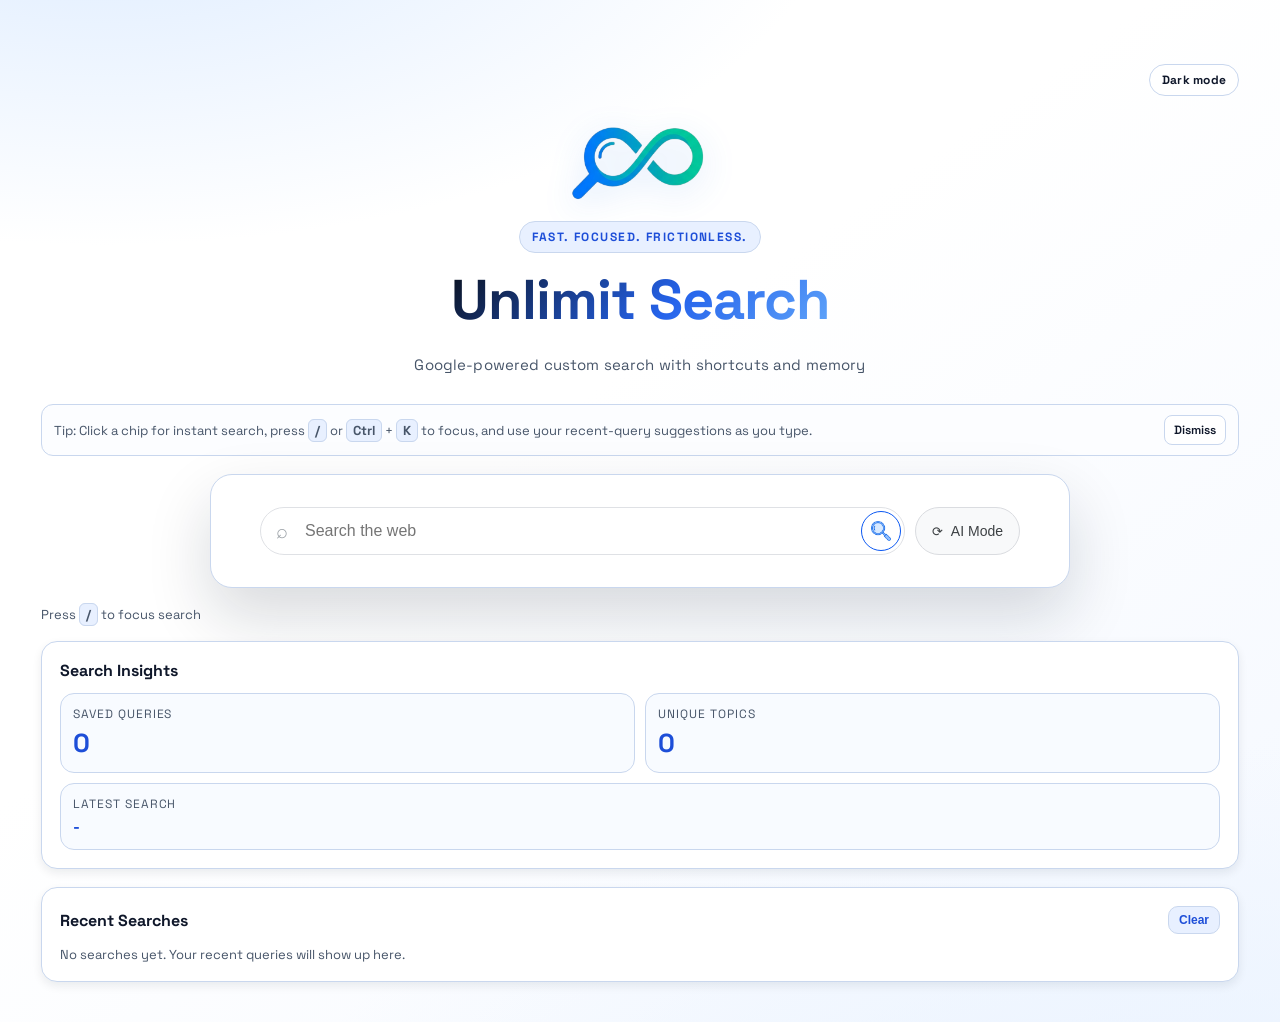
==== commit 19418ed5: "feat: enhance AI mode toggle functionality and improve UI layout" ====
--- a/index.html
+++ b/index.html
@@ -45,7 +45,7 @@
             <img class="btn-search-icon-img" src="Search.png" alt="" aria-hidden="true" />
           </button>
         </div>
-        <button id="ai-mode-toggle" class="ai-mode-btn" type="button" aria-pressed="false">AI Mode</button>
+        <button id="ai-mode-toggle" class="ai-mode-btn" type="button" data-ai-mode-toggle="true" aria-pressed="false">AI Mode</button>
       </form>
       <p id="home-ai-state" class="ai-state-text hidden">AI Mode is on. Search will open with an AI answer panel.</p>
     </section>
--- a/styles.css
+++ b/styles.css
@@ -21,6 +21,8 @@
   --radius-md:     16px;
   --radius-lg:     22px;
   --transition:    0.2s cubic-bezier(0.4, 0, 0.2, 1);
+  --page-gutter:   clamp(14px, 3.2vw, 72px);
+  --topbar-gutter: clamp(12px, 3vw, 64px);
 }
 
 :root[data-theme="dark"] {
@@ -73,9 +75,10 @@
 /* ─── Layout ────────────────────────────────────────────────────────────── */
 .container {
   min-height: 100vh;
-  max-width: 1000px;
-  margin: 0 auto;
-  padding: 64px 24px 40px;
+  width: 100%;
+  max-width: none;
+  margin: 0;
+  padding: 64px var(--page-gutter) 40px;
   display: flex;
   flex-direction: column;
   align-items: center;
@@ -83,7 +86,7 @@
 }
 
 .utility-row {
-  width: min(820px, 100%);
+  width: 100%;
   display: flex;
   justify-content: flex-end;
 }
@@ -173,7 +176,7 @@
 }
 
 .onboarding-tip {
-  width: min(820px, 100%);
+  width: 100%;
   display: flex;
   align-items: center;
   justify-content: space-between;
@@ -206,7 +209,8 @@
 /* ─── Search Card ────────────────────────────────────────────────────────── */
 .search-card {
   width: 100%;
-  max-width: 820px;
+  max-width: 860px;
+  margin: 0 auto;
   background: var(--card);
   border: 1.5px solid var(--border);
   border-radius: var(--radius-lg);
@@ -221,6 +225,8 @@
   grid-template-columns: 1fr auto;
   align-items: center;
   gap: 10px;
+  width: min(760px, 100%);
+  margin: 0 auto;
 }
 
 .home-input-wrap {
@@ -395,7 +401,7 @@
 }
 
 .meta-row {
-  width: min(820px, 100%);
+  width: 100%;
   display: flex;
   align-items: center;
   justify-content: space-between;
@@ -461,21 +467,35 @@
 }
 
 .results-top-inner {
-  max-width: 1000px;
-  margin: 0 auto;
-  padding: 14px 24px;
+  width: 100%;
+  max-width: none;
+  margin: 0;
+  padding: 14px var(--topbar-gutter);
   display: grid;
   grid-template-columns: auto 1fr auto;
   align-items: center;
   gap: 16px;
 }
 
+@media (min-width: 1800px) {
+  :root {
+    --page-gutter: 96px;
+    --topbar-gutter: 84px;
+  }
+}
+
 .results-top-left {
   display: inline-flex;
   align-items: center;
   gap: 10px;
 }
 
+.results-top-actions {
+  display: inline-flex;
+  align-items: center;
+  gap: 10px;
+}
+
 .results-top-brand {
   display: inline-flex;
   align-items: center;
@@ -484,7 +504,8 @@
 
 .results-top-form {
   display: block;
-  width: 100%;
+  width: min(760px, 100%);
+  justify-self: center;
 }
 
 .results-top-inner .theme-toggle {
@@ -604,9 +625,29 @@
   color: var(--primary-dark);
 }
 
+.results-main-grid {
+  width: 100%;
+  display: grid;
+  grid-template-columns: minmax(0, 1.7fr) minmax(300px, 0.9fr);
+  gap: 18px;
+  align-items: start;
+}
+
+.results-main-column,
+.results-side-column {
+  min-width: 0;
+}
+
+.results-side-column {
+  position: sticky;
+  top: 112px;
+  display: grid;
+  gap: 14px;
+}
+
 .panel {
   width: 100%;
-  max-width: 820px;
+  max-width: none;
   background: var(--card);
   border: 1.5px solid var(--border);
   border-radius: var(--radius-md);
@@ -645,144 +686,6 @@
   display: flex;
   flex-wrap: wrap;
   gap: 10px;
-}
-
-.results-top-input-wrap {
-  position: relative;
-}
-
-.top-back-link {
-  width: 38px;
-  height: 38px;
-  display: inline-flex;
-  align-items: center;
-  justify-content: center;
-  text-decoration: none;
-  border: 1px solid var(--border);
-  border-radius: 999px;
-  color: var(--primary-dark);
-  background: var(--card);
-  font-weight: 700;
-}
-
-.results-top-input {
-  width: 100%;
-  height: 42px;
-  border: 1px solid var(--border);
-  border-radius: 999px;
-  background: var(--card);
-  color: var(--text);
-  font-family: Arial, sans-serif;
-  font-size: 15px;
-  padding: 0 52px 0 16px;
-  outline: 0;
-}
-
-.results-top-input:focus {
-  border-color: var(--border-focus);
-  box-shadow: 0 0 0 3px color-mix(in srgb, var(--primary) 22%, transparent);
-}
-
-.results-top-btn {
-  width: 36px;
-  height: 36px;
-  border: 1px solid #dadce0;
-  border-radius: 999px;
-  background: #ffffff;
-  display: inline-flex;
-  align-items: center;
-  justify-content: center;
-  cursor: pointer;
-  overflow: hidden;
-  position: absolute;
-  right: 3px;
-  top: 50%;
-  transform: translateY(-50%);
-}
-
-.results-top-btn:hover {
-  background: #eaf2ff;
-  border-color: #0b58f2;
-}
-
-:root[data-theme="dark"] .results-top-search {
-  background: color-mix(in srgb, #071426 90%, #0d2345);
-}
-
-:root[data-theme="dark"] .top-back-link {
-  background: #102a4d;
-  border-color: #365582;
-  color: #ffffff;
-}
-
-:root[data-theme="dark"] .results-top-input {
-  background: #0b1e3a;
-  border-color: #365582;
-  color: #ffffff;
-}
-
-:root[data-theme="dark"] .results-top-input:focus {
-  border-color: #8fc0ff;
-}
-
-:root[data-theme="dark"] .results-top-btn {
-  border-color: #365582;
-  background: #102a4d;
-}
-
-.results-context {
-  margin-top: 8px;
-}
-
-.context-label {
-  font-size: 12px;
-  text-transform: uppercase;
-  letter-spacing: 0.09em;
-  color: var(--muted);
-}
-
-.results-query {
-  margin-top: 6px;
-  font-size: clamp(22px, 3vw, 28px);
-  letter-spacing: -0.02em;
-  color: var(--primary-dark);
-}
-
-.panel {
-  width: 100%;
-  max-width: 820px;
-  background: var(--card);
-  border: 1.5px solid var(--border);
-  border-radius: var(--radius-md);
-  box-shadow: var(--shadow-sm);
-  padding: 18px;
-}
-
-.panel-header {
-  display: flex;
-  justify-content: space-between;
-  align-items: center;
-  margin-bottom: 12px;
-}
-
-.panel-header h2 {
-  font-size: 16px;
-  font-weight: 700;
-}
-
-.clear-btn {
-  border: 1px solid var(--border);
-  background: var(--primary-light);
-  color: var(--primary-dark);
-  border-radius: 10px;
-  padding: 6px 10px;
-  font-size: 12px;
-  font-weight: 700;
-  cursor: pointer;
-}
-
-.clear-btn:hover {
-  background: #dbeafe;
 }
 
 .recent-list {
@@ -1185,7 +1088,7 @@
   border: 1.5px solid var(--border) !important;
   border-radius: var(--radius-md) !important;
   padding: 18px 20px !important;
-  margin: 0 0 14px !important;
+  margin: 0 0 12px !important;
   background: var(--card) !important;
   box-shadow: var(--shadow-sm) !important;
   transition: border-color var(--transition), box-shadow var(--transition), transform var(--transition) !important;
@@ -1289,6 +1192,7 @@
 
   .home-search-form {
     grid-template-columns: 1fr;
+    width: 100%;
   }
 
   .ai-mode-btn {
@@ -1372,6 +1276,14 @@
     padding-top: 144px;
   }
 
+  .results-main-grid {
+    grid-template-columns: 1fr;
+  }
+
+  .results-side-column {
+    position: static;
+  }
+
   .results-top-inner {
     grid-template-columns: 1fr auto;
     gap: 8px;
@@ -1383,6 +1295,11 @@
     width: 100%;
   }
 
+  .results-top-actions {
+    justify-content: flex-end;
+    width: 100%;
+  }
+
   .results-top-brand .brand.small {
     font-size: 24px;
   }
@@ -1390,6 +1307,7 @@
   .results-top-form {
     grid-column: 1 / -1;
     width: 100%;
+    justify-self: stretch;
   }
 
   .top-back-link,
